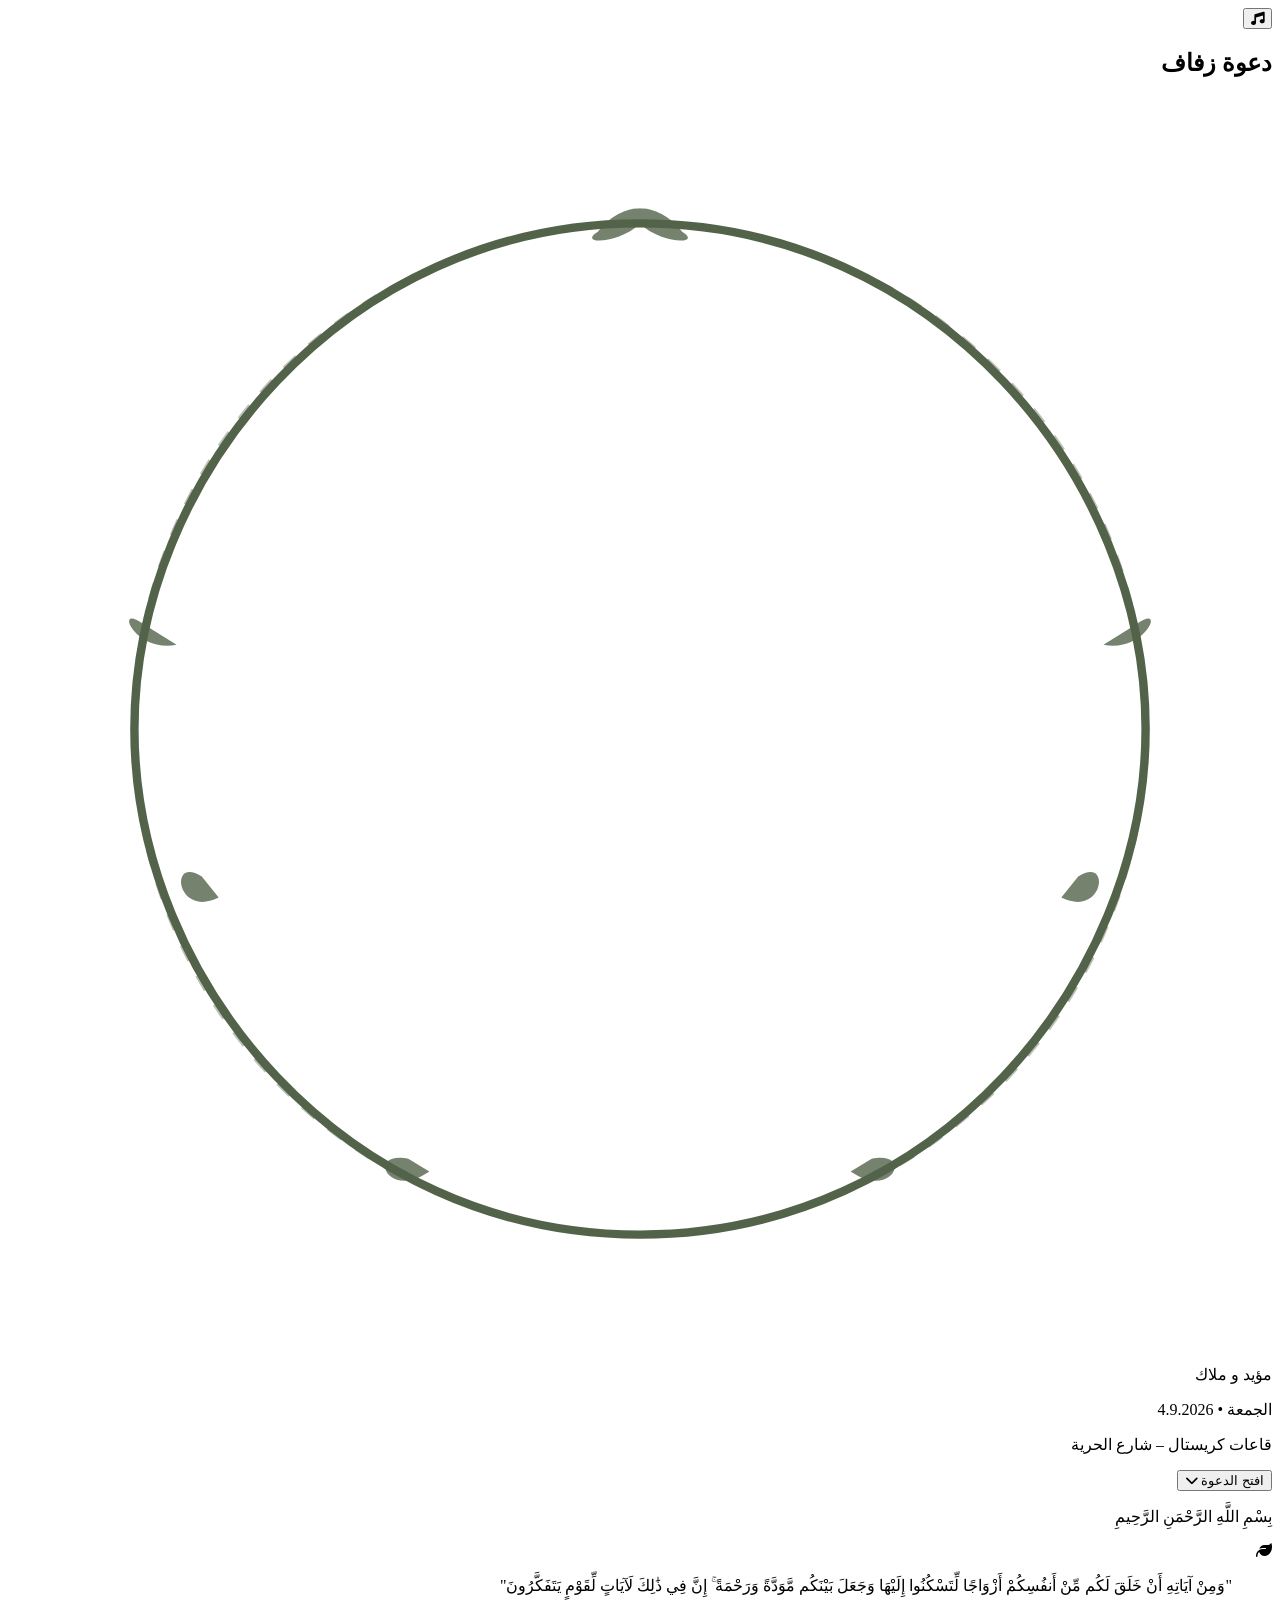
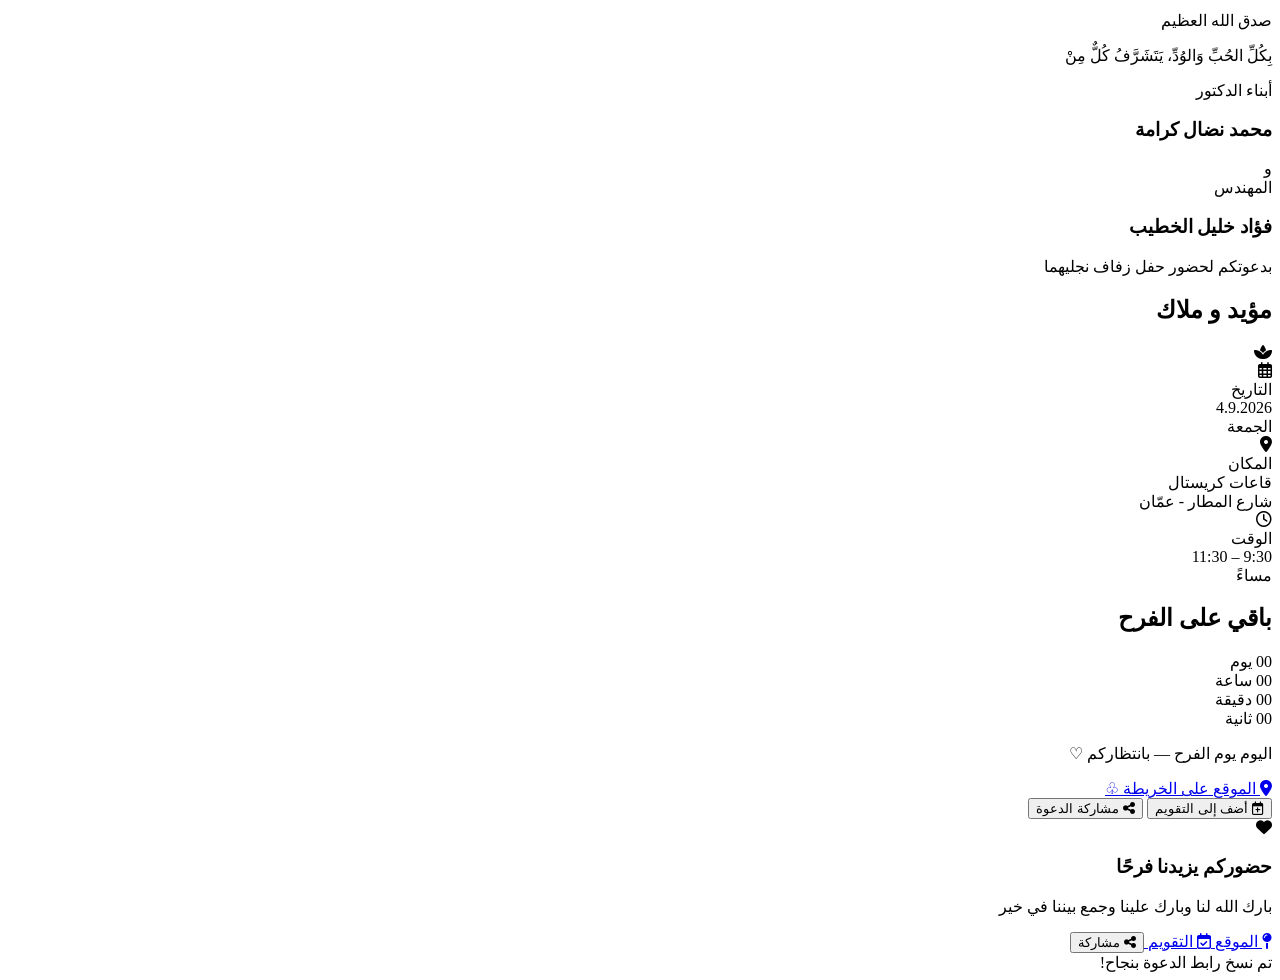
==== index.html @ cc2f712d "Add files via upload" ====
<!DOCTYPE html>
<html lang="ar" dir="rtl">
<head>
    <meta charset="UTF-8">
    <meta name="viewport" content="width=device-width, initial-scale=1.0">
    <title>دعوة زفاف - مؤيد و ملاك</title>
    <!-- Google Fonts -->
    <link rel="preconnect" href="https://fonts.googleapis.com">
    <link rel="preconnect" href="https://fonts.gstatic.com" crossorigin>
    <link href="https://fonts.googleapis.com/css2?family=Amiri:ital,wght@0,400;0,700;1,400&family=Aref+Ruqaa:wght@400;700&family=Tajawal:wght@300;400;500;700&display=swap" rel="stylesheet">
    <!-- Font Awesome -->
    <link rel="stylesheet" href="https://cdnjs.cloudflare.com/ajax/libs/font-awesome/6.4.0/css/all.min.css">
    <!-- Custom CSS -->
    <link rel="stylesheet" href="css/style.css">
</head>
<body>

    <!-- Floating Leaf Particles Background -->
    <div class="leaf-particles" id="particles"></div>

    <!-- Music Control Floating Button -->
    <button class="music-toggle" id="musicToggle" aria-label="تشغيل / إيقاف الموسيقى">
        <i class="fas fa-music"></i>
    </button>

    <!-- Audio Element (Subtle Ambient Audio) -->
    <audio id="bgMusic" loop>
        <source src="https://cdn.pixabay.com/download/audio/2022/05/27/audio_1808fbf07a.mp3?filename=soft-piano-113280.mp3" type="audio/mpeg">
    </audio>

    <!-- 1. OPENING / COVER SCREEN -->
    <section class="cover-screen" id="coverScreen">
        <div class="cover-content">
            <h2 class="cover-title">دعوة زفاف</h2>
            
            <!-- Delicate Botanical Wreath SVG -->
            <div class="wreath-container">
                <svg class="wreath-svg" viewBox="0 0 300 300">
                    <!-- Leaf Wreath Path -->
                    <circle cx="150" cy="150" r="120" fill="none" stroke="#53634A" stroke-width="1.5" stroke-dasharray="4 4" opacity="0.4"/>
                    <!-- Leaves Left Branch -->
                    <path d="M 150 270 C 80 270 30 210 30 150 C 30 90 80 30 150 30" fill="none" stroke="#53634A" stroke-width="2"/>
                    <!-- Leaves Right Branch -->
                    <path d="M 150 270 C 220 270 270 210 270 150 C 270 90 220 30 150 30" fill="none" stroke="#53634A" stroke-width="2"/>
                    <!-- Leaf Ornaments -->
                    <g fill="#53634A" opacity="0.8">
                        <path d="M 140 32 C 145 25, 155 25, 150 30 C 145 35, 135 35, 140 32 Z"/>
                        <path d="M 160 32 C 155 25, 145 25, 150 30 C 155 35, 165 35, 160 32 Z"/>
                        <path d="M 40 130 C 30 132, 25 120, 32 125 Z"/>
                        <path d="M 260 130 C 270 132, 275 120, 268 125 Z"/>
                        <path d="M 50 190 C 40 195, 38 180, 46 185 Z"/>
                        <path d="M 250 190 C 260 195, 262 180, 254 185 Z"/>
                        <path d="M 100 255 C 90 262, 85 250, 95 252 Z"/>
                        <path d="M 200 255 C 210 262, 215 250, 205 252 Z"/>
                    </g>
                </svg>
                
                <div class="wreath-text">
                    <span class="names-calligraphy">مؤيد</span>
                    <span class="and-sym">و</span>
                    <span class="names-calligraphy">ملاك</span>
                </div>
            </div>

            <div class="cover-details">
                <p class="cover-date">الجمعة • 4.9.2026</p>
                <p class="cover-location">قاعات كريستال – شارع الحرية</p>
            </div>

            <button class="btn-open" id="openBtn">
                افتح الدعوة <i class="fas fa-chevron-down ms-1"></i>
            </button>
        </div>
    </section>

    <!-- MAIN INVITATION CONTENT (Hidden initially until opened) -->
    <main class="main-content" id="mainContent">

        <!-- 2. QURAN / INTRODUCTION SECTION -->
        <section class="section quran-section">
            <div class="container text-center">
                <p class="bismillah">بِسْمِ اللَّهِ الرَّحْمَنِ الرَّحِيمِ</p>
                
                <div class="divider">
                    <span class="divider-line"></span>
                    <i class="fas fa-leaf divider-icon"></i>
                    <span class="divider-line"></span>
                </div>

                <blockquote class="quran-verse">
                    "وَمِنْ آيَاتِهِ أَنْ خَلَقَ لَكُم مِّنْ أَنفُسِكُمْ أَزْوَاجًا لِّتَسْكُنُوا إِلَيْهَا وَجَعَلَ بَيْنَكُم مَّوَدَّةً وَرَحْمَةً ۚ إِنَّ فِي ذَٰلِكَ لَآيَاتٍ لِّقَوْمٍ يَتَفَكَّرُونَ"
                </blockquote>
                <p class="quran-footnote">صدق الله العظيم</p>

                <div class="intro-greeting">
                    <p class="greeting-text">بِكُلِّ الحُبِّ وَالوُدِّ، يَتَشَرَّفُ كُلٌّ مِنْ</p>
                    
                    <div class="parents-layout">
                        <div class="parent-col">
                            <span class="parent-title">أبناء الدكتور</span>
                            <h3 class="parent-name">محمد نضال كرامة</h3>
                        </div>
                        <div class="parent-and">و</div>
                        <div class="parent-col">
                            <span class="parent-title">المهندس</span>
                            <h3 class="parent-name">فؤاد خليل الخطيب</h3>
                        </div>
                    </div>
                </div>
            </div>
        </section>

        <!-- 3. WEDDING ANNOUNCEMENT SECTION -->
        <section class="section announcement-section">
            <div class="container text-center relative-container">
                <!-- Large Faded Background Wreath -->
                <div class="bg-wreath-faded"></div>

                <p class="announcement-lead">بدعوتكم لحضور حفل زفاف نجليهما</p>
                
                <h1 class="wedding-names">
                    <span>مؤيد</span>
                    <span class="ampersand">و</span>
                    <span>ملاك</span>
                </h1>

                <div class="flower-symbol">
                    <i class="fas fa-spa"></i>
                </div>
            </div>
        </section>

        <!-- 4. EVENT INFORMATION CARD -->
        <section class="section info-section">
            <div class="container">
                <div class="info-card">
                    <div class="info-item">
                        <div class="info-icon">
                            <i class="far fa-calendar-alt"></i>
                        </div>
                        <div class="info-label">التاريخ</div>
                        <div class="info-val">4.9.2026</div>
                        <div class="info-sub">الجمعة</div>
                    </div>

                    <div class="info-divider"></div>

                    <div class="info-item">
                        <div class="info-icon">
                            <i class="fas fa-map-marker-alt"></i>
                        </div>
                        <div class="info-label">المكان</div>
                        <div class="info-val">قاعات كريستال</div>
                        <div class="info-sub">شارع المطار - عمّان</div>
                    </div>

                    <div class="info-divider"></div>

                    <div class="info-item">
                        <div class="info-icon">
                            <i class="far fa-clock"></i>
                        </div>
                        <div class="info-label">الوقت</div>
                        <div class="info-val">9:30 – 11:30</div>
                        <div class="info-sub">مساءً</div>
                    </div>
                </div>
            </div>
        </section>

        <!-- 6. COUNTDOWN SECTION -->
        <section class="section countdown-section" id="calendarSection">
            <div class="container text-center">
                <h2 class="section-title">باقي على الفرح</h2>
                
                <div class="countdown-grid" id="countdownGrid">
                    <div class="count-box">
                        <span class="count-num" id="days">00</span>
                        <span class="count-label">يوم</span>
                    </div>
                    <div class="count-box">
                        <span class="count-num" id="hours">00</span>
                        <span class="count-label">ساعة</span>
                    </div>
                    <div class="count-box">
                        <span class="count-num" id="minutes">00</span>
                        <span class="count-label">دقيقة</span>
                    </div>
                    <div class="count-box">
                        <span class="count-num" id="seconds">00</span>
                        <span class="count-label">ثانية</span>
                    </div>
                </div>

                <p class="countdown-footer" id="countdownMessage">اليوم يوم الفرح — بانتظاركم ♡</p>
            </div>
        </section>

        <!-- 7. ACTION BUTTONS -->
        <section class="section actions-section" id="locationSection">
            <div class="container text-center">
                <a href="https://maps.google.com/?q=Rosamond+Halls+Airport+Road" target="_blank" class="btn-primary-action">
                    <i class="fas fa-location-dot me-2"></i> الموقع على الخريطة ♧
                </a>

                <div class="secondary-actions">
                    <button class="btn-secondary-action" id="addToCalendarBtn">
                        <i class="far fa-calendar-plus me-1"></i> أضف إلى التقويم
                    </button>
                    <button class="btn-secondary-action" id="shareBtn">
                        <i class="fas fa-share-alt me-1"></i> مشاركة الدعوة
                    </button>
                </div>
            </div>
        </section>

        <!-- 8. FINAL MESSAGE -->
        <section class="section final-section">
            <div class="container text-center">
                <div class="divider">
                    <span class="divider-line"></span>
                    <i class="fas fa-heart divider-icon"></i>
                    <span class="divider-line"></span>
                </div>
                <h3 class="final-title">حضوركم يزيدنا فرحًا</h3>
                <p class="final-dua">بارك الله لنا وبارك علينا وجمع بيننا في خير</p>
            </div>
        </section>

    </main>

    <!-- 5. FIXED BOTTOM NAVIGATION (MOBILE) -->
    <nav class="bottom-nav">
        <a href="#locationSection" class="nav-item">
            <i class="fas fa-map-pin"></i>
            <span>الموقع</span>
        </a>
        <a href="#calendarSection" class="nav-item">
            <i class="far fa-calendar-check"></i>
            <span>التقويم</span>
        </a>
        <button class="nav-item" id="navShareBtn">
            <i class="fas fa-share-nodes"></i>
            <span>مشاركة</span>
        </button>
    </nav>

    <!-- Toast / Notification for Share Copy -->
    <div class="toast-notification" id="toast">تم نسخ رابط الدعوة بنجاح!</div>

    <!-- Custom JS -->
    <script src="js/main.js"></script>
</body>
</html>
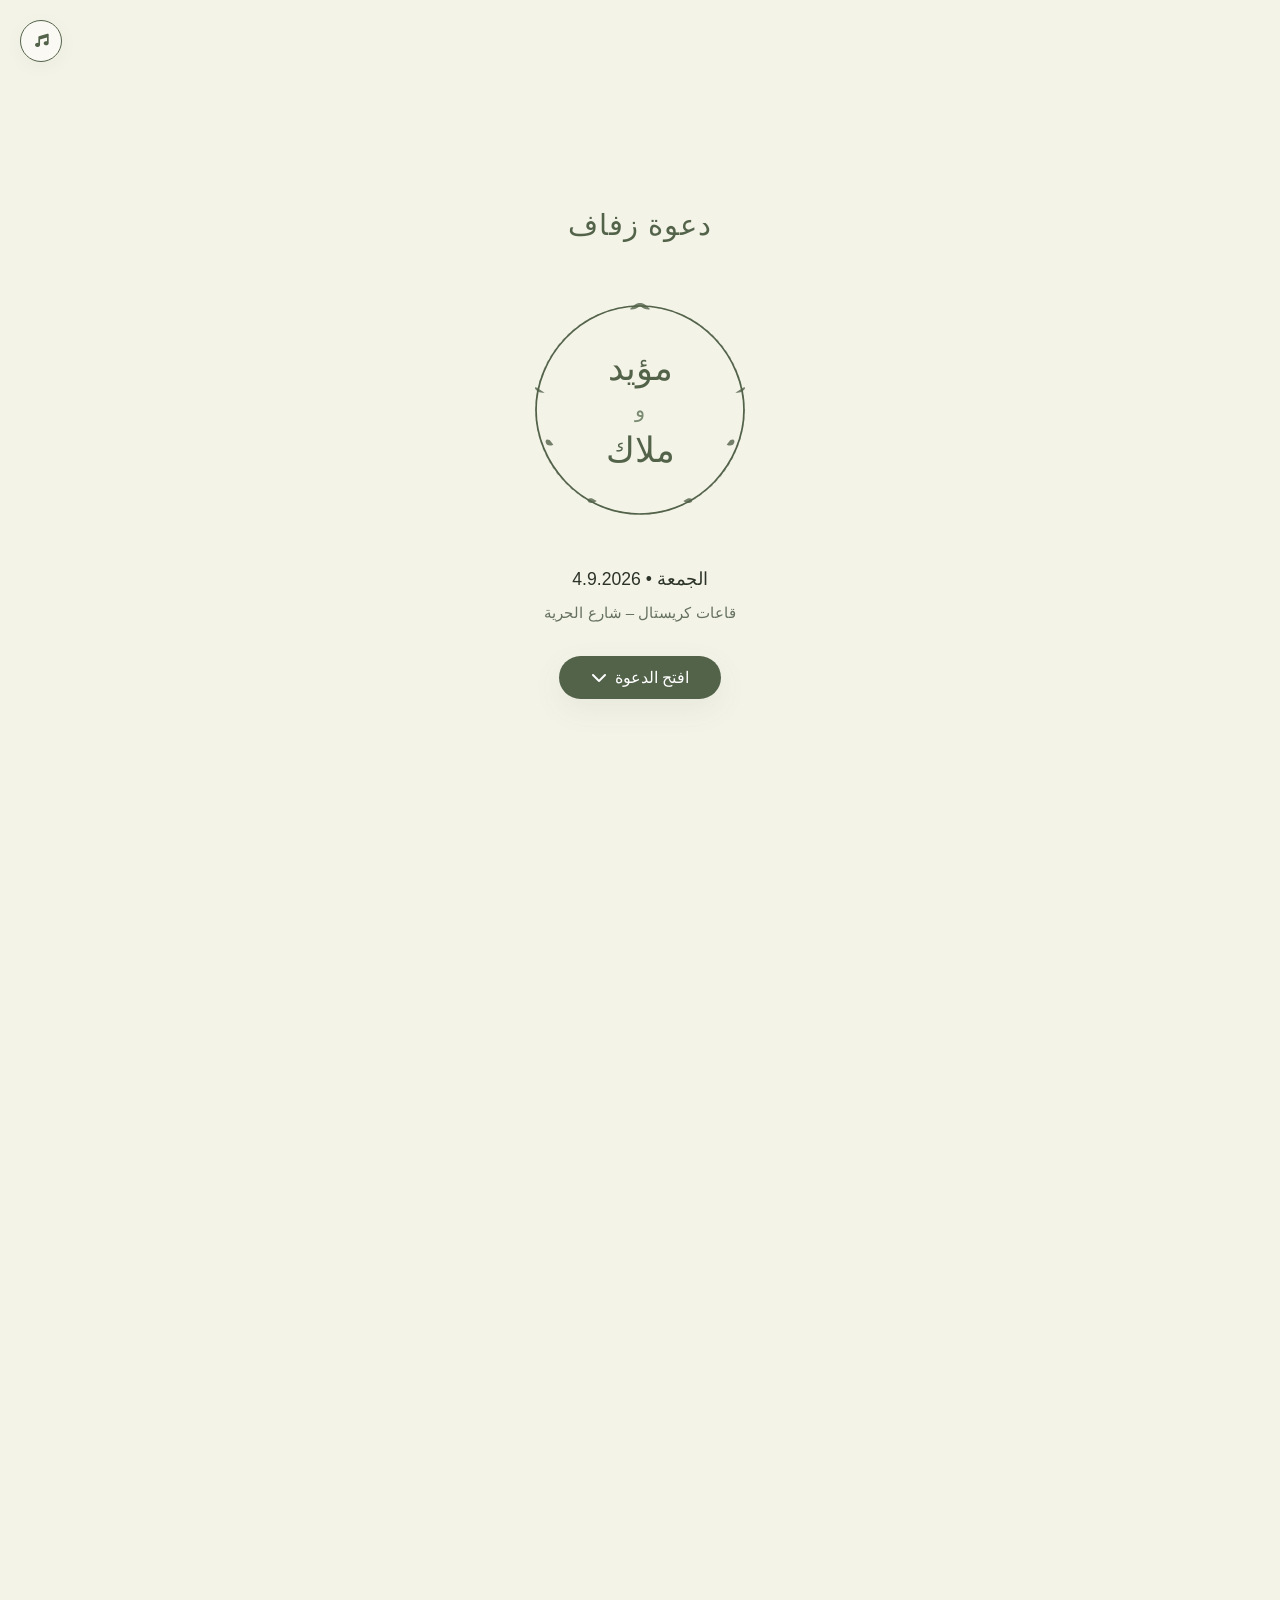
==== commit 5abebde5: "Add files via upload" ====
--- a/index.html
+++ b/index.html
@@ -103,7 +103,7 @@
                         <div class="parent-and">و</div>
                         <div class="parent-col">
                             <span class="parent-title">المهندس</span>
-                            <h3 class="parent-name">فؤاد خليل الخطيب</h3>
+                            <h3 class="parent-name">فؤاد عبدالرؤوف الخطيب</h3>
                         </div>
                     </div>
                 </div>
@@ -175,19 +175,19 @@
                 
                 <div class="countdown-grid" id="countdownGrid">
                     <div class="count-box">
-                        <span class="count-num" id="days">00</span>
+                        <span class="count-num" id="days">04</span>
                         <span class="count-label">يوم</span>
                     </div>
                     <div class="count-box">
-                        <span class="count-num" id="hours">00</span>
+                        <span class="count-num" id="hours">10</span>
                         <span class="count-label">ساعة</span>
                     </div>
                     <div class="count-box">
-                        <span class="count-num" id="minutes">00</span>
+                        <span class="count-num" id="minutes">33</span>
                         <span class="count-label">دقيقة</span>
                     </div>
                     <div class="count-box">
-                        <span class="count-num" id="seconds">00</span>
+                        <span class="count-num" id="seconds">15</span>
                         <span class="count-label">ثانية</span>
                     </div>
                 </div>
--- a/css/style.css
+++ b/css/style.css
@@ -0,0 +1,676 @@
+/* -----------------------------------------------------------
+   Root Variables & Aesthetic Styling
+----------------------------------------------------------- */
+:root {
+    --bg-ivory: #F4F3E8;
+    --card-bg: #FAF9F3;
+    --primary-sage: #53634A;
+    --secondary-sage: #7A8B71;
+    --light-sage: #E2E8DD;
+    --text-dark: #2C3328;
+    --text-muted: #667260;
+    --white: #FFFFFF;
+    --shadow-soft: 0 10px 30px rgba(83, 99, 74, 0.08);
+    --shadow-card: 0 4px 20px rgba(0, 0, 0, 0.04);
+    --font-heading: 'Aref Ruqaa', serif;
+    --font-quran: 'Amiri', serif;
+    --font-body: 'Tajawal', sans-serif;
+    --transition: all 0.4s ease;
+}
+
+* {
+    box-sizing: border-box;
+    margin: 0;
+    padding: 0;
+}
+
+html {
+    scroll-behavior: smooth;
+}
+
+body {
+    background-color: var(--bg-ivory);
+    color: var(--text-dark);
+    font-family: var(--font-body);
+    direction: rtl;
+    text-align: right;
+    overflow-x: hidden;
+    line-height: 1.7;
+    position: relative;
+    padding-bottom: 70px; /* Space for bottom nav on mobile */
+}
+
+@media (min-width: 768px) {
+    body {
+        padding-bottom: 0;
+    }
+}
+
+/* Floating Leaf Particles */
+.leaf-particles {
+    position: fixed;
+    top: 0;
+    left: 0;
+    width: 100%;
+    height: 100%;
+    pointer-events: none;
+    z-index: 1;
+    overflow: hidden;
+}
+
+.particle {
+    position: absolute;
+    background-color: var(--primary-sage);
+    opacity: 0.15;
+    border-radius: 0 100% 0 100%;
+    animation: floatLeaf 12s infinite linear;
+}
+
+@keyframes floatLeaf {
+    0% {
+        transform: translateY(-10%) rotate(0deg) translateX(0);
+        opacity: 0;
+    }
+    20% {
+        opacity: 0.2;
+    }
+    80% {
+        opacity: 0.2;
+    }
+    100% {
+        transform: translateY(110vh) rotate(360deg) translateX(50px);
+        opacity: 0;
+    }
+}
+
+/* Music Toggle Button */
+.music-toggle {
+    position: fixed;
+    top: 20px;
+    left: 20px;
+    z-index: 100;
+    width: 42px;
+    height: 42px;
+    border-radius: 50%;
+    background: var(--card-bg);
+    border: 1px solid var(--primary-sage);
+    color: var(--primary-sage);
+    display: flex;
+    align-items: center;
+    justify-content: center;
+    cursor: pointer;
+    box-shadow: var(--shadow-card);
+    transition: var(--transition);
+}
+
+.music-toggle:hover {
+    transform: scale(1.08);
+    background: var(--primary-sage);
+    color: var(--white);
+}
+
+/* -----------------------------------------------------------
+   1. Opening / Cover Screen
+----------------------------------------------------------- */
+.cover-screen {
+    position: fixed;
+    top: 0;
+    left: 0;
+    width: 100%;
+    height: 100vh;
+    background-color: var(--bg-ivory);
+    z-index: 99;
+    display: flex;
+    align-items: center;
+    justify-content: center;
+    text-align: center;
+    transition: transform 0.8s cubic-bezier(0.77, 0, 0.175, 1), opacity 0.8s ease;
+    padding: 20px;
+}
+
+.cover-screen.opened {
+    transform: translateY(-100%);
+    opacity: 0;
+    pointer-events: none;
+}
+
+.cover-content {
+    max-width: 450px;
+    width: 100%;
+    display: flex;
+    flex-direction: column;
+    align-items: center;
+}
+
+.cover-title {
+    font-family: var(--font-heading);
+    color: var(--primary-sage);
+    font-size: 1.8rem;
+    font-weight: 400;
+    letter-spacing: 1px;
+    margin-bottom: 20px;
+}
+
+.wreath-container {
+    position: relative;
+    width: 260px;
+    height: 260px;
+    margin: 10px 0 25px 0;
+    display: flex;
+    align-items: center;
+    justify-content: center;
+}
+
+.wreath-svg {
+    position: absolute;
+    top: 0;
+    left: 0;
+    width: 100%;
+    height: 100%;
+    animation: rotateSlow 40s infinite linear;
+}
+
+@keyframes rotateSlow {
+    from { transform: rotate(0deg); }
+    to { transform: rotate(360deg); }
+}
+
+.wreath-text {
+    position: relative;
+    z-index: 2;
+    display: flex;
+    flex-direction: column;
+    align-items: center;
+    gap: 2px;
+}
+
+.names-calligraphy {
+    font-family: var(--font-heading);
+    font-size: 2.2rem;
+    color: var(--primary-sage);
+    line-height: 1.2;
+}
+
+.and-sym {
+    font-family: var(--font-heading);
+    font-size: 1.3rem;
+    color: var(--secondary-sage);
+}
+
+.cover-details {
+    margin-bottom: 30px;
+}
+
+.cover-date {
+    font-size: 1.1rem;
+    font-weight: 500;
+    color: var(--text-dark);
+    margin-bottom: 5px;
+}
+
+.cover-location {
+    font-size: 0.95rem;
+    color: var(--text-muted);
+}
+
+.btn-open {
+    background-color: var(--primary-sage);
+    color: var(--white);
+    border: none;
+    padding: 12px 32px;
+    border-radius: 30px;
+    font-family: var(--font-body);
+    font-size: 1rem;
+    font-weight: 500;
+    cursor: pointer;
+    box-shadow: var(--shadow-soft);
+    transition: var(--transition);
+    display: inline-flex;
+    align-items: center;
+    gap: 8px;
+}
+
+.btn-open:hover {
+    background-color: #42503a;
+    transform: translateY(-3px);
+    box-shadow: 0 14px 35px rgba(83, 99, 74, 0.15);
+}
+
+/* -----------------------------------------------------------
+   Main Content Layout
+----------------------------------------------------------- */
+.main-content {
+    opacity: 0;
+    transition: opacity 1s ease 0.3s;
+    max-width: 800px;
+    margin: 0 auto;
+    padding: 20px 15px;
+}
+
+.main-content.visible {
+    opacity: 1;
+}
+
+.section {
+    padding: 50px 0;
+    position: relative;
+    z-index: 2;
+}
+
+.container {
+    width: 100%;
+    padding-left: 15px;
+    padding-right: 15px;
+    margin-left: auto;
+    margin-right: auto;
+}
+
+.text-center {
+    text-align: center;
+}
+
+/* Dividers */
+.divider {
+    display: flex;
+    align-items: center;
+    justify-content: center;
+    gap: 15px;
+    margin: 20px 0;
+}
+
+.divider-line {
+    height: 1px;
+    width: 60px;
+    background: linear-gradient(to right, transparent, var(--secondary-sage), transparent);
+}
+
+.divider-icon {
+    color: var(--secondary-sage);
+    font-size: 0.8rem;
+}
+
+/* 2. Quran Section */
+.bismillah {
+    font-family: var(--font-quran);
+    font-size: 1.4rem;
+    color: var(--primary-sage);
+    margin-bottom: 10px;
+}
+
+.quran-verse {
+    font-family: var(--font-quran);
+    font-size: 1.25rem;
+    line-height: 2.2;
+    color: var(--text-dark);
+    max-width: 650px;
+    margin: 20px auto 10px auto;
+}
+
+.quran-footnote {
+    font-family: var(--font-quran);
+    font-size: 0.95rem;
+    color: var(--text-muted);
+    margin-bottom: 50px;
+}
+
+.intro-greeting {
+    margin-top: 30px;
+}
+
+.greeting-text {
+    font-family: var(--font-heading);
+    font-size: 1.4rem;
+    color: var(--primary-sage);
+    margin-bottom: 25px;
+}
+
+.parents-layout {
+    display: flex;
+    justify-content: center;
+    align-items: center;
+    gap: 30px;
+    flex-wrap: wrap;
+}
+
+.parent-col {
+    flex: 1;
+    min-width: 200px;
+}
+
+.parent-title {
+    font-size: 0.9rem;
+    color: var(--text-muted);
+    display: block;
+    margin-bottom: 4px;
+}
+
+.parent-name {
+    font-family: var(--font-body);
+    font-weight: 700;
+    font-size: 1.15rem;
+    color: var(--text-dark);
+}
+
+.parent-and {
+    font-family: var(--font-heading);
+    font-size: 1.5rem;
+    color: var(--secondary-sage);
+}
+
+/* 3. Announcement Section */
+.announcement-section {
+    padding: 60px 0;
+}
+
+.relative-container {
+    position: relative;
+}
+
+.bg-wreath-faded {
+    position: absolute;
+    top: 50%;
+    left: 50%;
+    transform: translate(-50%, -50%);
+    width: 320px;
+    height: 320px;
+    background-image: url("data:image/svg+xml,%3Csvg xmlns='http://www.w3.org/2000/svg' viewBox='0 0 300 300'%3E%3Ccircle cx='150' cy='150' r='120' fill='none' stroke='%2353634A' stroke-width='1.5' stroke-dasharray='4 4' opacity='0.3'/%3E%3Cpath d='M 150 270 C 80 270 30 210 30 150 C 30 90 80 30 150 30' fill='none' stroke='%2353634A' stroke-width='2' opacity='0.3'/%3E%3Cpath d='M 150 270 C 220 270 270 210 270 150 C 270 90 220 30 150 30' fill='none' stroke='%2353634A' stroke-width='2' opacity='0.3'/%3E%3C/svg%3E");
+    background-repeat: no-repeat;
+    background-size: contain;
+    opacity: 0.18;
+    pointer-events: none;
+    z-index: 0;
+}
+
+.announcement-lead {
+    font-size: 1.1rem;
+    color: var(--text-muted);
+    margin-bottom: 20px;
+    position: relative;
+    z-index: 1;
+}
+
+.wedding-names {
+    font-family: var(--font-heading);
+    font-size: 3.2rem;
+    color: var(--primary-sage);
+    display: flex;
+    align-items: center;
+    justify-content: center;
+    gap: 15px;
+    flex-wrap: wrap;
+    position: relative;
+    z-index: 1;
+    font-weight: 400;
+}
+
+.ampersand {
+    font-size: 2rem;
+    color: var(--secondary-sage);
+}
+
+.flower-symbol {
+    margin-top: 20px;
+    color: var(--secondary-sage);
+    font-size: 1rem;
+    opacity: 0.7;
+    position: relative;
+    z-index: 1;
+}
+
+/* 4. Event Information Card */
+.info-card {
+    background-color: var(--card-bg);
+    border: 1px solid rgba(83, 99, 74, 0.15);
+    border-radius: 16px;
+    padding: 35px 25px;
+    box-shadow: var(--shadow-card);
+    display: flex;
+    flex-direction: column;
+    gap: 25px;
+    margin: 0 auto;
+    max-width: 700px;
+}
+
+@media (min-width: 650px) {
+    .info-card {
+        flex-direction: row;
+        justify-content: space-around;
+        align-items: center;
+        padding: 40px 20px;
+    }
+}
+
+.info-item {
+    text-align: center;
+    flex: 1;
+}
+
+.info-icon {
+    font-size: 1.5rem;
+    color: var(--primary-sage);
+    margin-bottom: 10px;
+}
+
+.info-label {
+    font-size: 0.85rem;
+    color: var(--text-muted);
+    margin-bottom: 5px;
+}
+
+.info-val {
+    font-size: 1.2rem;
+    font-weight: 700;
+    color: var(--text-dark);
+}
+
+.info-sub {
+    font-size: 0.85rem;
+    color: var(--text-muted);
+}
+
+.info-divider {
+    height: 1px;
+    background-color: rgba(83, 99, 74, 0.12);
+    width: 80%;
+    margin: 0 auto;
+}
+
+@media (min-width: 650px) {
+    .info-divider {
+        width: 1px;
+        height: 60px;
+        margin: 0;
+    }
+}
+
+/* 6. Countdown Section */
+.section-title {
+    font-family: var(--font-heading);
+    font-size: 1.8rem;
+    color: var(--primary-sage);
+    margin-bottom: 30px;
+    font-weight: 400;
+}
+
+.countdown-grid {
+    display: flex;
+    justify-content: center;
+    gap: 15px;
+    margin-bottom: 25px;
+    flex-wrap: wrap;
+}
+
+.count-box {
+    background: var(--card-bg);
+    border: 1px solid rgba(83, 99, 74, 0.2);
+    border-radius: 12px;
+    width: 75px;
+    height: 85px;
+    display: flex;
+    flex-direction: column;
+    align-items: center;
+    justify-content: center;
+    box-shadow: var(--shadow-card);
+}
+
+.count-num {
+    font-size: 1.6rem;
+    font-weight: 700;
+    color: var(--primary-sage);
+    line-height: 1.1;
+}
+
+.count-label {
+    font-size: 0.75rem;
+    color: var(--text-muted);
+    margin-top: 4px;
+}
+
+.countdown-footer {
+    font-size: 1rem;
+    color: var(--text-dark);
+    font-weight: 500;
+}
+
+/* 7. Action Buttons */
+.btn-primary-action {
+    display: inline-block;
+    background-color: var(--primary-sage);
+    color: var(--white);
+    text-decoration: none;
+    padding: 14px 36px;
+    border-radius: 30px;
+    font-size: 1.05rem;
+    font-weight: 500;
+    box-shadow: var(--shadow-soft);
+    transition: var(--transition);
+    margin-bottom: 20px;
+    width: 100%;
+    max-width: 320px;
+}
+
+.btn-primary-action:hover {
+    background-color: #42503a;
+    transform: translateY(-2px);
+}
+
+.secondary-actions {
+    display: flex;
+    justify-content: center;
+    gap: 15px;
+    flex-wrap: wrap;
+}
+
+.btn-secondary-action {
+    background-color: transparent;
+    border: 1px solid var(--primary-sage);
+    color: var(--primary-sage);
+    padding: 10px 24px;
+    border-radius: 30px;
+    font-family: var(--font-body);
+    font-size: 0.95rem;
+    font-weight: 500;
+    cursor: pointer;
+    transition: var(--transition);
+}
+
+.btn-secondary-action:hover {
+    background-color: var(--primary-sage);
+    color: var(--white);
+}
+
+/* 8. Final Message */
+.final-title {
+    font-family: var(--font-heading);
+    font-size: 1.6rem;
+    color: var(--primary-sage);
+    margin-bottom: 10px;
+    font-weight: 400;
+}
+
+.final-dua {
+    font-size: 0.95rem;
+    color: var(--text-muted);
+}
+
+/* 5. Bottom Navigation (Mobile) */
+.bottom-nav {
+    position: fixed;
+    bottom: 0;
+    left: 0;
+    width: 100%;
+    background-color: var(--card-bg);
+    border-top: 1px solid rgba(83, 99, 74, 0.15);
+    box-shadow: 0 -4px 15px rgba(0, 0, 0, 0.04);
+    display: flex;
+    justify-content: space-around;
+    align-items: center;
+    padding: 8px 0;
+    z-index: 90;
+}
+
+@media (min-width: 768px) {
+    .bottom-nav {
+        display: none;
+    }
+}
+
+.nav-item {
+    display: flex;
+    flex-direction: column;
+    align-items: center;
+    color: var(--text-muted);
+    text-decoration: none;
+    background: none;
+    border: none;
+    font-family: var(--font-body);
+    font-size: 0.75rem;
+    cursor: pointer;
+    transition: var(--transition);
+}
+
+.nav-item i {
+    font-size: 1.1rem;
+    margin-bottom: 2px;
+}
+
+.nav-item:hover, .nav-item:focus {
+    color: var(--primary-sage);
+}
+
+/* Toast Notification */
+.toast-notification {
+    position: fixed;
+    bottom: 80px;
+    left: 50%;
+    transform: translateX(-50%) translateY(100px);
+    background-color: var(--primary-sage);
+    color: var(--white);
+    padding: 10px 24px;
+    border-radius: 20px;
+    font-size: 0.9rem;
+    box-shadow: var(--shadow-soft);
+    opacity: 0;
+    transition: all 0.4s ease;
+    z-index: 200;
+    pointer-events: none;
+}
+
+.toast-notification.show {
+    transform: translateX(-50%) translateY(0);
+    opacity: 1;
+}
+
+/* Responsive adjustments */
+@media (max-width: 480px) {
+    .wedding-names {
+        font-size: 2.5rem;
+    }
+    .count-box {
+        width: 65px;
+        height: 75px;
+    }
+    .count-num {
+        font-size: 1.3rem;
+    }
+}
